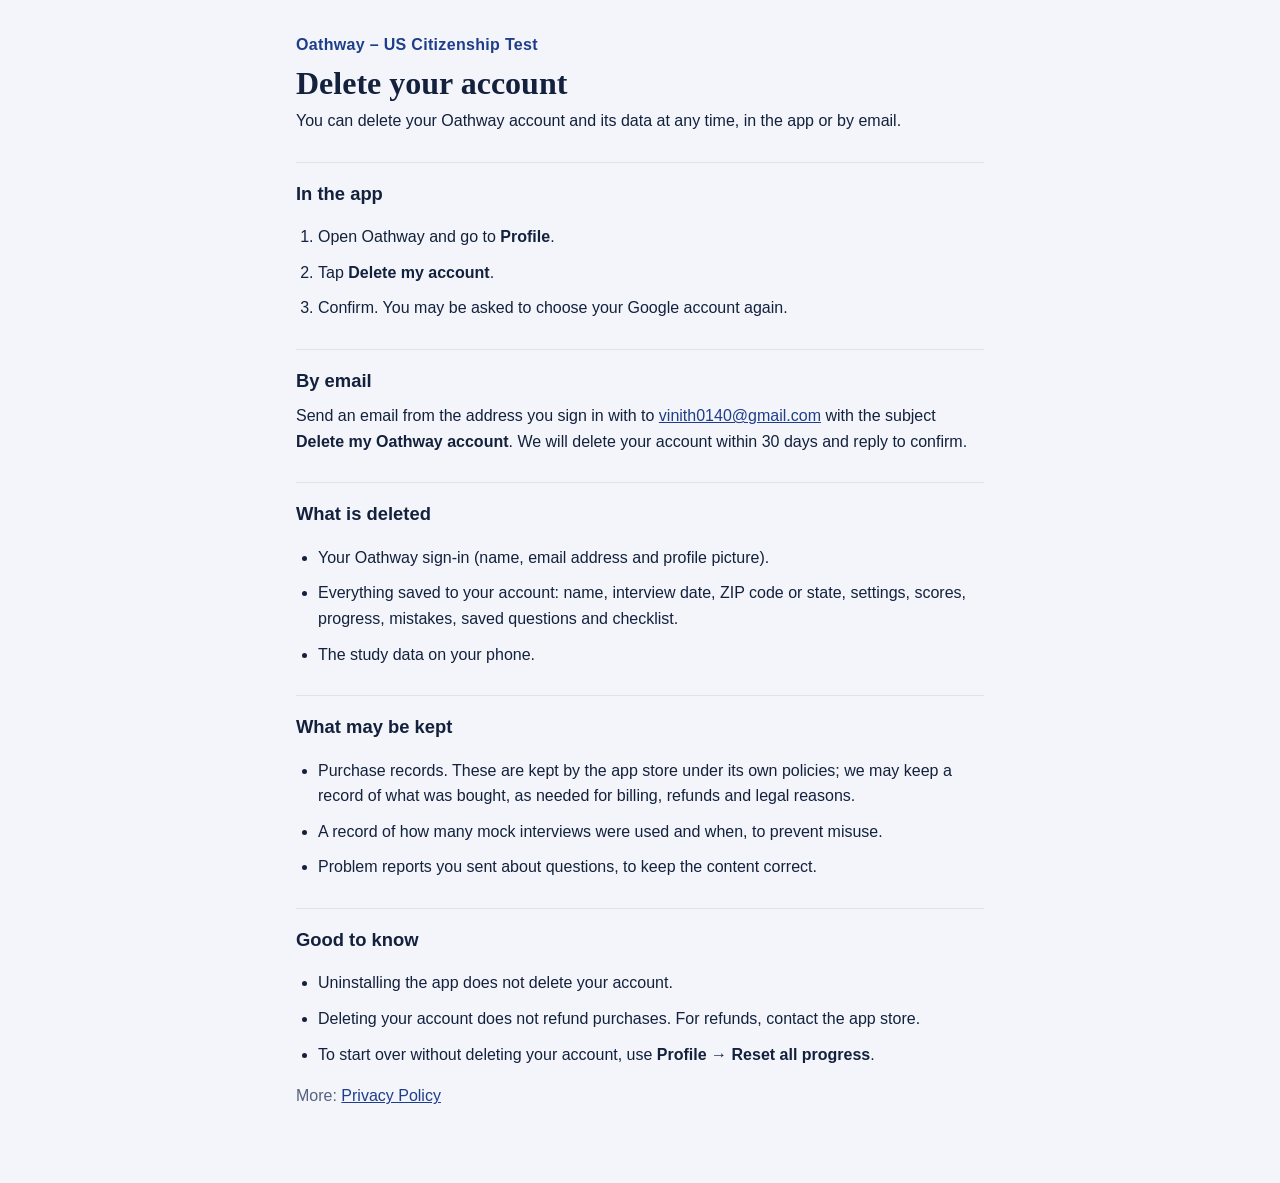
==== delete-account.html @ 8f296afb "Privacy policy and delete-account page" ====
<!doctype html>
<html lang="en">
<head>
<meta charset="utf-8">
<meta name="viewport" content="width=device-width, initial-scale=1">
<title>Delete Oathway Account</title>
<meta name="description" content="How to delete your Oathway – US Citizenship Test account and data.">
<link rel="stylesheet" href="style.css">
</head>
<body>
<main>
<p class="brand">Oathway – US Citizenship Test</p>
<h1>Delete your account</h1>
<p>You can delete your Oathway account and its data at any time, in the app or by email.</p>

<h2>In the app</h2>
<ol>
<li>Open Oathway and go to <b>Profile</b>.</li>
<li>Tap <b>Delete my account</b>.</li>
<li>Confirm. You may be asked to choose your Google account again.</li>
</ol>

<h2>By email</h2>
<p>Send an email from the address you sign in with to <a href="mailto:vinith0140@gmail.com?subject=Delete%20my%20Oathway%20account">vinith0140@gmail.com</a> with the subject <b>Delete my Oathway account</b>. We will delete your account within 30 days and reply to confirm.</p>

<h2>What is deleted</h2>
<ul>
<li>Your Oathway sign-in (name, email address and profile picture).</li>
<li>Everything saved to your account: name, interview date, ZIP code or state, settings, scores, progress, mistakes, saved questions and checklist.</li>
<li>The study data on your phone.</li>
</ul>

<h2>What may be kept</h2>
<ul>
<li>Purchase records. These are kept by the app store under its own policies; we may keep a record of what was bought, as needed for billing, refunds and legal reasons.</li>
<li>A record of how many mock interviews were used and when, to prevent misuse.</li>
<li>Problem reports you sent about questions, to keep the content correct.</li>
</ul>

<h2>Good to know</h2>
<ul>
<li>Uninstalling the app does not delete your account.</li>
<li>Deleting your account does not refund purchases. For refunds, contact the app store.</li>
<li>To start over without deleting your account, use <b>Profile → Reset all progress</b>.</li>
</ul>

<p class="muted">More: <a href="index.html">Privacy Policy</a></p>
</main>
</body>
</html>
---- style.css ----
:root { --bg: #F3F5FA; --card: #FFFFFF; --ink: #13213D; --muted: #56637F; --seal: #1E3E8C; --line: #DCE2EE; }
@media (prefers-color-scheme: dark) {
  :root { --bg: #0D1322; --card: #161E33; --ink: #E7ECF7; --muted: #9AA6C1; --seal: #8EAEFF; --line: #28324B; }
}
* { box-sizing: border-box; }
body { margin: 0; background: var(--bg); color: var(--ink); font: 16px/1.6 -apple-system, "Segoe UI", Roboto, Helvetica, Arial, sans-serif; }
main { max-width: 720px; margin: 0 auto; padding: 32px 16px 64px; }
.brand { color: var(--seal); font-weight: 700; letter-spacing: .02em; margin: 0 0 6px; }
h1 { font-family: Georgia, "Times New Roman", serif; font-size: 2rem; line-height: 1.2; margin: 0 0 6px; }
h2 { font-size: 1.15rem; margin: 28px 0 8px; padding-top: 16px; border-top: 1px solid var(--line); }
p, li { margin: 0 0 10px; }
ul, ol { padding-left: 22px; }
a { color: var(--seal); }
.muted { color: var(--muted); }
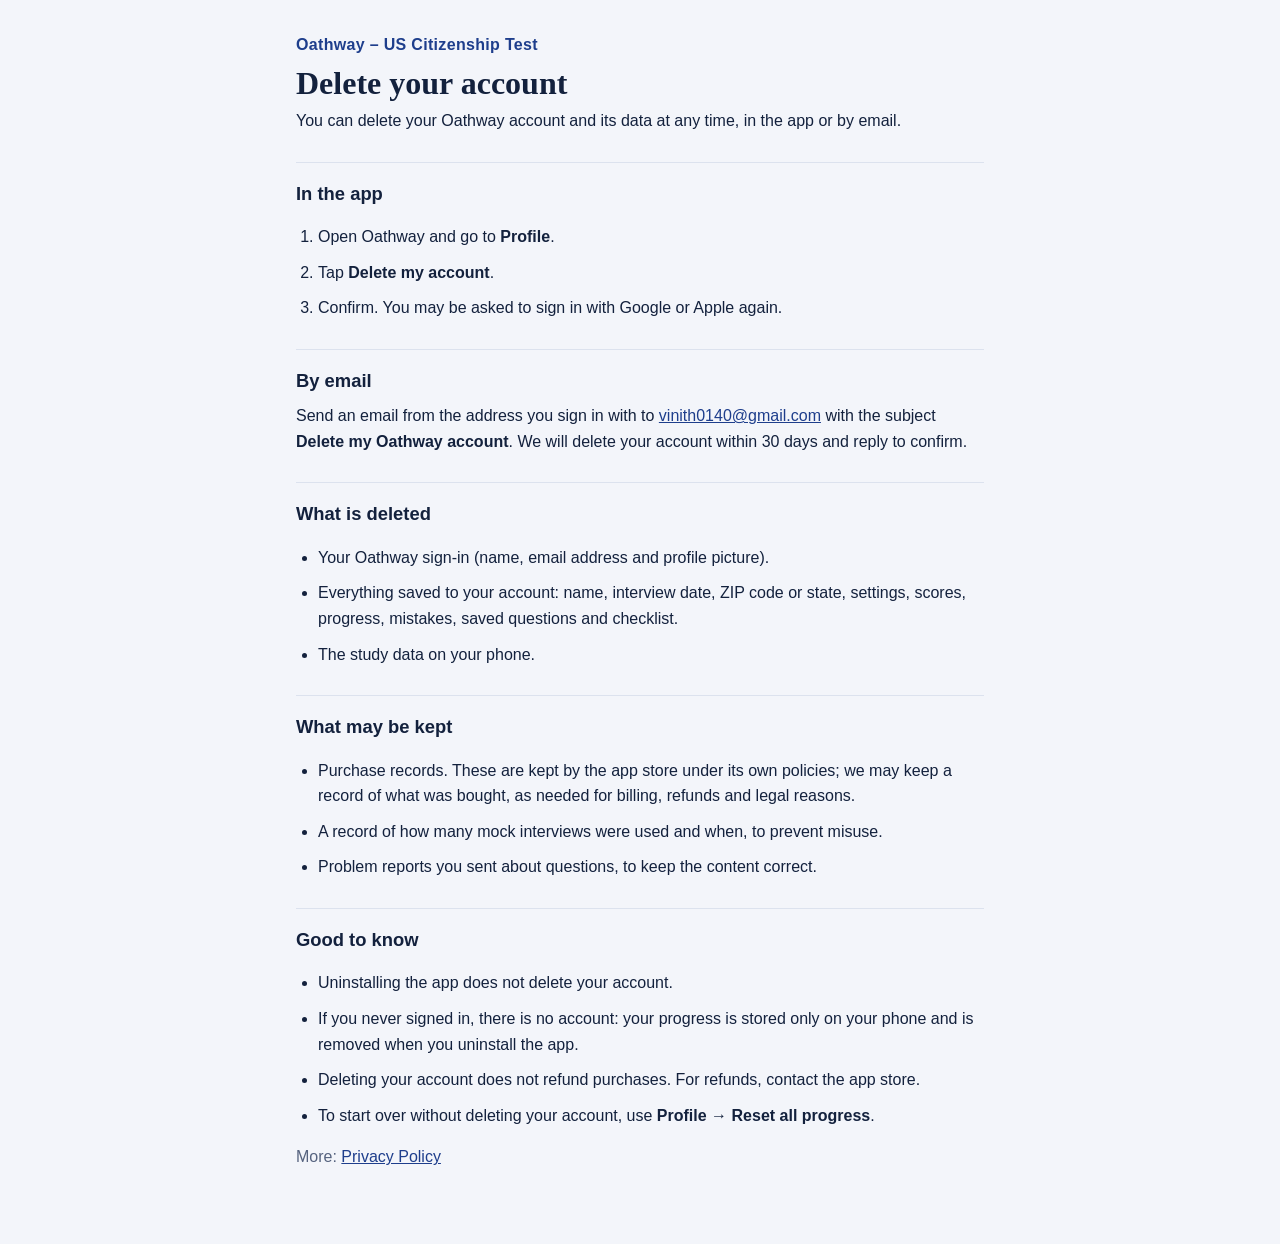
==== commit cf44b3cf: "Sign-in is optional; add Sign in with Apple" ====
--- a/delete-account.html
+++ b/delete-account.html
@@ -17,7 +17,7 @@
 <ol>
 <li>Open Oathway and go to <b>Profile</b>.</li>
 <li>Tap <b>Delete my account</b>.</li>
-<li>Confirm. You may be asked to choose your Google account again.</li>
+<li>Confirm. You may be asked to sign in with Google or Apple again.</li>
 </ol>
 
 <h2>By email</h2>
@@ -40,6 +40,7 @@
 <h2>Good to know</h2>
 <ul>
 <li>Uninstalling the app does not delete your account.</li>
+<li>If you never signed in, there is no account: your progress is stored only on your phone and is removed when you uninstall the app.</li>
 <li>Deleting your account does not refund purchases. For refunds, contact the app store.</li>
 <li>To start over without deleting your account, use <b>Profile → Reset all progress</b>.</li>
 </ul>
